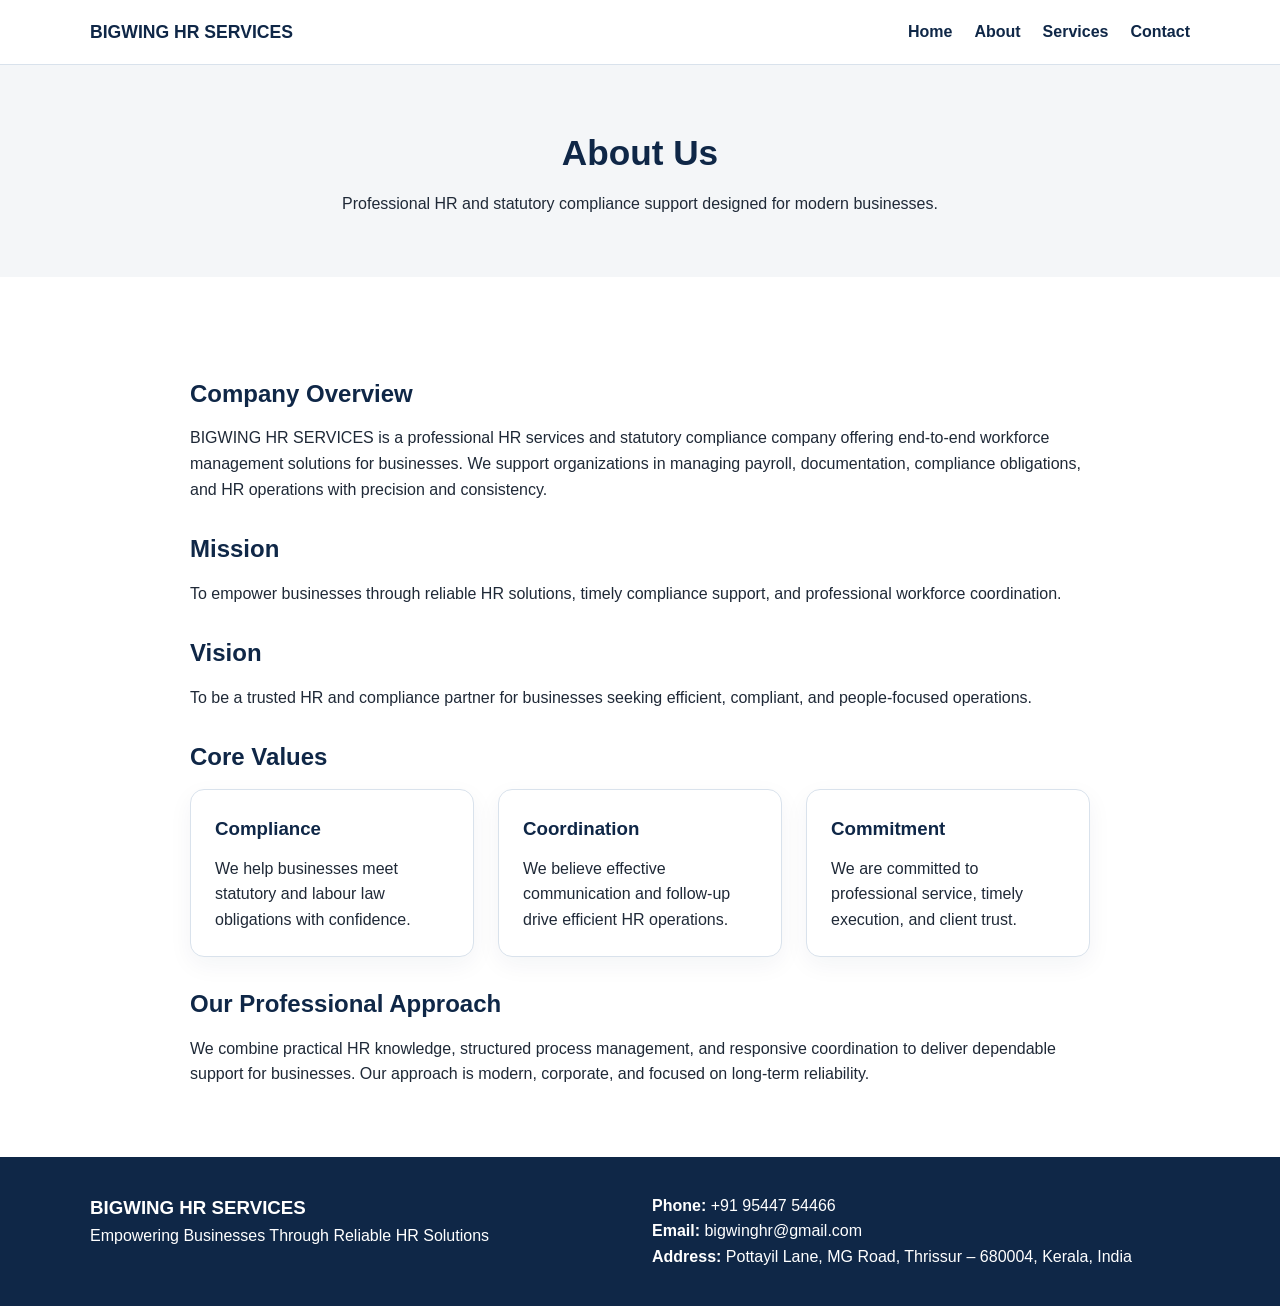
==== about.html @ 1fa4eeff "Add BIGWING HR website files - index, about, services, contact pages and stylesheet" ====
<!DOCTYPE html>
<html lang="en">
<head>
  <meta charset="UTF-8" />
  <meta name="viewport" content="width=device-width, initial-scale=1.0" />
  <title>BIGWING HR SERVICES | About Us</title>
  <meta name="description" content="Learn about BIGWING HR SERVICES, our mission, vision, values, and professional HR compliance approach." />
  <link rel="stylesheet" href="style.css" />
</head>
<body>
  <header class="site-header">
    <div class="container nav">
      <div class="logo">BIGWING HR SERVICES</div>
      <nav>
        <a href="index.html">Home</a>
        <a href="about.html">About</a>
        <a href="services.html">Services</a>
        <a href="contact.html">Contact</a>
      </nav>
    </div>
  </header>

  <section class="page-hero">
    <div class="container">
      <h1>About Us</h1>
      <p>Professional HR and statutory compliance support designed for modern businesses.</p>
    </div>
  </section>

  <section class="section">
    <div class="container narrow">
      <h2>Company Overview</h2>
      <p>
        BIGWING HR SERVICES is a professional HR services and statutory compliance company
        offering end-to-end workforce management solutions for businesses. We support organizations
        in managing payroll, documentation, compliance obligations, and HR operations with precision and consistency.
      </p>

      <h2>Mission</h2>
      <p>
        To empower businesses through reliable HR solutions, timely compliance support,
        and professional workforce coordination.
      </p>

      <h2>Vision</h2>
      <p>
        To be a trusted HR and compliance partner for businesses seeking efficient,
        compliant, and people-focused operations.
      </p>

      <h2>Core Values</h2>
      <div class="grid-3">
        <div class="card">
          <h3>Compliance</h3>
          <p>We help businesses meet statutory and labour law obligations with confidence.</p>
        </div>
        <div class="card">
          <h3>Coordination</h3>
          <p>We believe effective communication and follow-up drive efficient HR operations.</p>
        </div>
        <div class="card">
          <h3>Commitment</h3>
          <p>We are committed to professional service, timely execution, and client trust.</p>
        </div>
      </div>

      <h2>Our Professional Approach</h2>
      <p>
        We combine practical HR knowledge, structured process management, and responsive coordination
        to deliver dependable support for businesses. Our approach is modern, corporate, and focused on long-term reliability.
      </p>
    </div>
  </section>

  <footer class="site-footer">
    <div class="container footer-grid">
      <div>
        <h3>BIGWING HR SERVICES</h3>
        <p>Empowering Businesses Through Reliable HR Solutions</p>
      </div>
      <div>
        <p><strong>Phone:</strong> +91 95447 54466</p>
        <p><strong>Email:</strong> bigwinghr@gmail.com</p>
        <p><strong>Address:</strong> Pottayil Lane, MG Road, Thrissur – 680004, Kerala, India</p>
      </div>
    </div>
  </footer>
</body>
</html>
---- style.css ----
:root {
  --navy: #0f2747;
  --orange: #f57c00;
  --white: #ffffff;
  --light: #f4f6f8;
  --grey: #6b7280;
  --dark: #1f2937;
  --green: #1f9d55;
  --border: #d9e2ec;
}

* {
  margin: 0;
  padding: 0;
  box-sizing: border-box;
}

body {
  font-family: Arial, sans-serif;
  color: var(--dark);
  background: var(--white);
  line-height: 1.6;
}

a {
  color: var(--navy);
  text-decoration: none;
}

.container {
  width: min(1100px, 92%);
  margin: 0 auto;
}

.site-header {
  background: var(--white);
  border-bottom: 1px solid var(--border);
  position: sticky;
  top: 0;
  z-index: 10;
}

.nav {
  display: flex;
  justify-content: space-between;
  align-items: center;
  padding: 18px 0;
}

.logo {
  font-size: 1.1rem;
  font-weight: 700;
  color: var(--navy);
}

.nav nav {
  display: flex;
  gap: 22px;
}

.nav a {
  font-weight: 600;
}

.hero {
  background: linear-gradient(135deg, #0f2747 0%, #173a66 100%);
  color: white;
  padding: 80px 0;
}

.hero-grid {
  display: grid;
  grid-template-columns: 1.3fr 0.9fr;
  gap: 32px;
  align-items: center;
}

.eyebrow {
  color: #cbd5e1;
  font-size: 0.9rem;
  margin-bottom: 10px;
  text-transform: uppercase;
  letter-spacing: 1px;
}

.hero h1 {
  font-size: 2.7rem;
  line-height: 1.2;
  margin-bottom: 16px;
}

.hero-text {
  max-width: 600px;
  margin-bottom: 24px;
  color: #e5e7eb;
}

.hero-buttons {
  display: flex;
  gap: 14px;
  flex-wrap: wrap;
}

.hero-card {
  background: rgba(255,255,255,0.08);
  border: 1px solid rgba(255,255,255,0.18);
  padding: 28px;
  border-radius: 16px;
  backdrop-filter: blur(6px);
}

.hero-card h3 {
  margin-bottom: 12px;
}

.hero-card ul {
  margin-top: 14px;
  padding-left: 18px;
}

.page-hero {
  background: var(--light);
  padding: 60px 0;
  text-align: center;
}

.page-hero h1 {
  font-size: 2.2rem;
  color: var(--navy);
  margin-bottom: 10px;
}

.section {
  padding: 70px 0;
}

.alt-bg {
  background: var(--light);
}

.section-title {
  text-align: center;
  max-width: 750px;
  margin: 0 auto 36px;
}

.section-title h2 {
  font-size: 2rem;
  color: var(--navy);
  margin-bottom: 12px;
}

.grid-2,
.grid-3,
.grid-4,
.contact-grid {
  display: grid;
  gap: 24px;
}

.grid-2 {
  grid-template-columns: repeat(2, 1fr);
}

.grid-3 {
  grid-template-columns: repeat(3, 1fr);
}

.grid-4 {
  grid-template-columns: repeat(4, 1fr);
}

.contact-grid {
  grid-template-columns: 1fr 1fr;
}

.card,
.service-card {
  background: var(--white);
  border: 1px solid var(--border);
  border-radius: 14px;
  padding: 24px;
  box-shadow: 0 8px 24px rgba(15, 39, 71, 0.05);
}

.card h3,
.service-card h2 {
  color: var(--navy);
  margin-bottom: 12px;
}

.check-list,
.service-list {
  padding-left: 18px;
}

.btn {
  display: inline-block;
  padding: 12px 20px;
  border-radius: 10px;
  font-weight: 700;
  transition: 0.3s ease;
}

.btn-primary {
  background: var(--orange);
  color: white;
}

.btn-primary:hover {
  background: #d96c00;
}

.btn-secondary {
  background: white;
  color: var(--navy);
}

.btn-light {
  background: white;
  color: var(--navy);
}

.center {
  text-align: center;
}

.top-gap {
  margin-top: 28px;
}

.cta-section {
  background: linear-gradient(135deg, var(--green), #167c46);
  color: white;
}

.cta-box {
  text-align: center;
}

.cta-box h2 {
  margin-bottom: 14px;
  font-size: 2rem;
}

.site-footer {
  background: var(--navy);
  color: white;
  padding: 36px 0;
}

.footer-grid {
  display: grid;
  grid-template-columns: 1fr 1fr;
  gap: 24px;
}

form {
  display: grid;
  gap: 14px;
}

input,
textarea {
  width: 100%;
  padding: 12px 14px;
  border: 1px solid var(--border);
  border-radius: 10px;
  font-size: 1rem;
}

.form-note {
  margin-top: 12px;
  color: var(--grey);
  font-size: 0.95rem;
}

.map-box {
  background: white;
  border: 1px dashed var(--border);
  border-radius: 12px;
  padding: 60px 20px;
  text-align: center;
  color: var(--grey);
}

.narrow {
  max-width: 900px;
}

.narrow h2 {
  color: var(--navy);
  margin: 28px 0 12px;
}

@media (max-width: 900px) {
  .hero-grid,
  .grid-4,
  .grid-3,
  .grid-2,
  .contact-grid,
  .footer-grid {
    grid-template-columns: 1fr;
  }

  .nav {
    flex-direction: column;
    gap: 12px;
  }

  .nav nav {
    flex-wrap: wrap;
    justify-content: center;
  }

  .hero h1 {
    font-size: 2rem;
  }
}
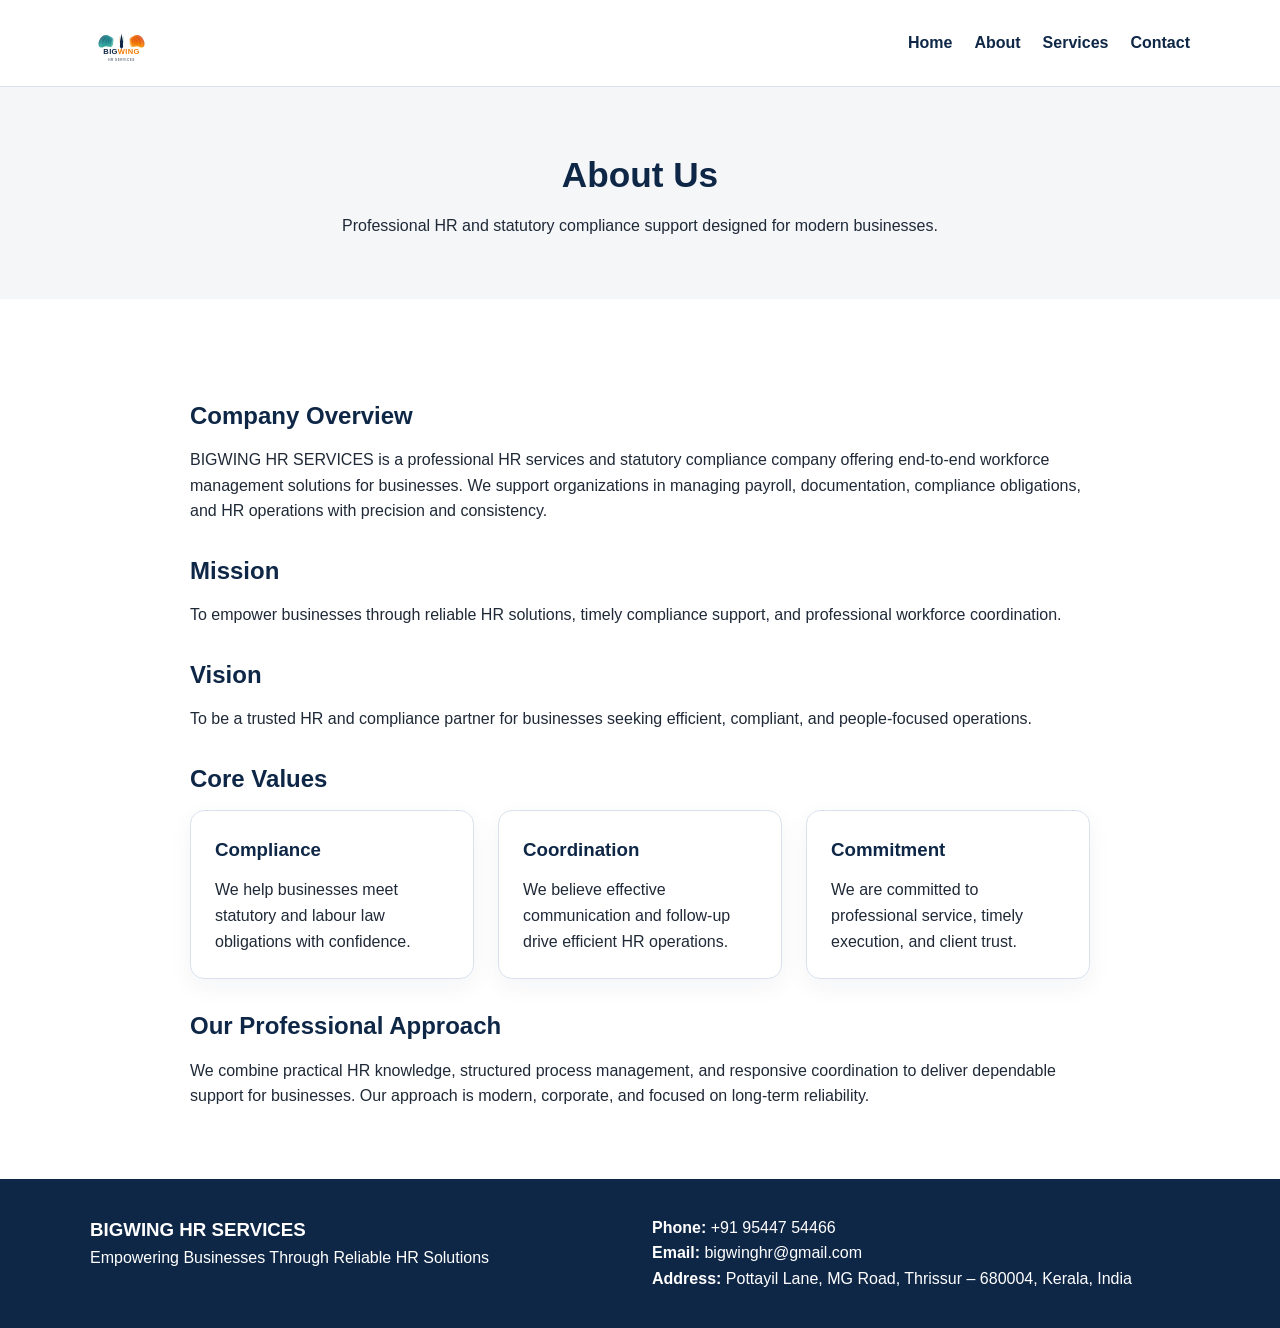
==== commit 1695b8e6: "Integrate logo image into all pages and update styling" ====
--- a/about.html
+++ b/about.html
@@ -10,7 +10,9 @@
 <body>
   <header class="site-header">
     <div class="container nav">
-      <div class="logo">BIGWING HR SERVICES</div>
+      <div class="logo-container">
+        <img src="logo.svg" alt="BIGWING HR Services" class="logo-img" />
+      </div>
       <nav>
         <a href="index.html">Home</a>
         <a href="about.html">About</a>
--- a/style.css
+++ b/style.css
@@ -47,6 +47,17 @@
   padding: 18px 0;
 }
 
+.logo-container {
+  display: flex;
+  align-items: center;
+}
+
+.logo-img {
+  height: 50px;
+  width: auto;
+  display: block;
+}
+
 .logo {
   font-size: 1.1rem;
   font-weight: 700;
@@ -316,4 +327,8 @@
   .hero h1 {
     font-size: 2rem;
   }
+
+  .logo-img {
+    height: 40px;
+  }
 }
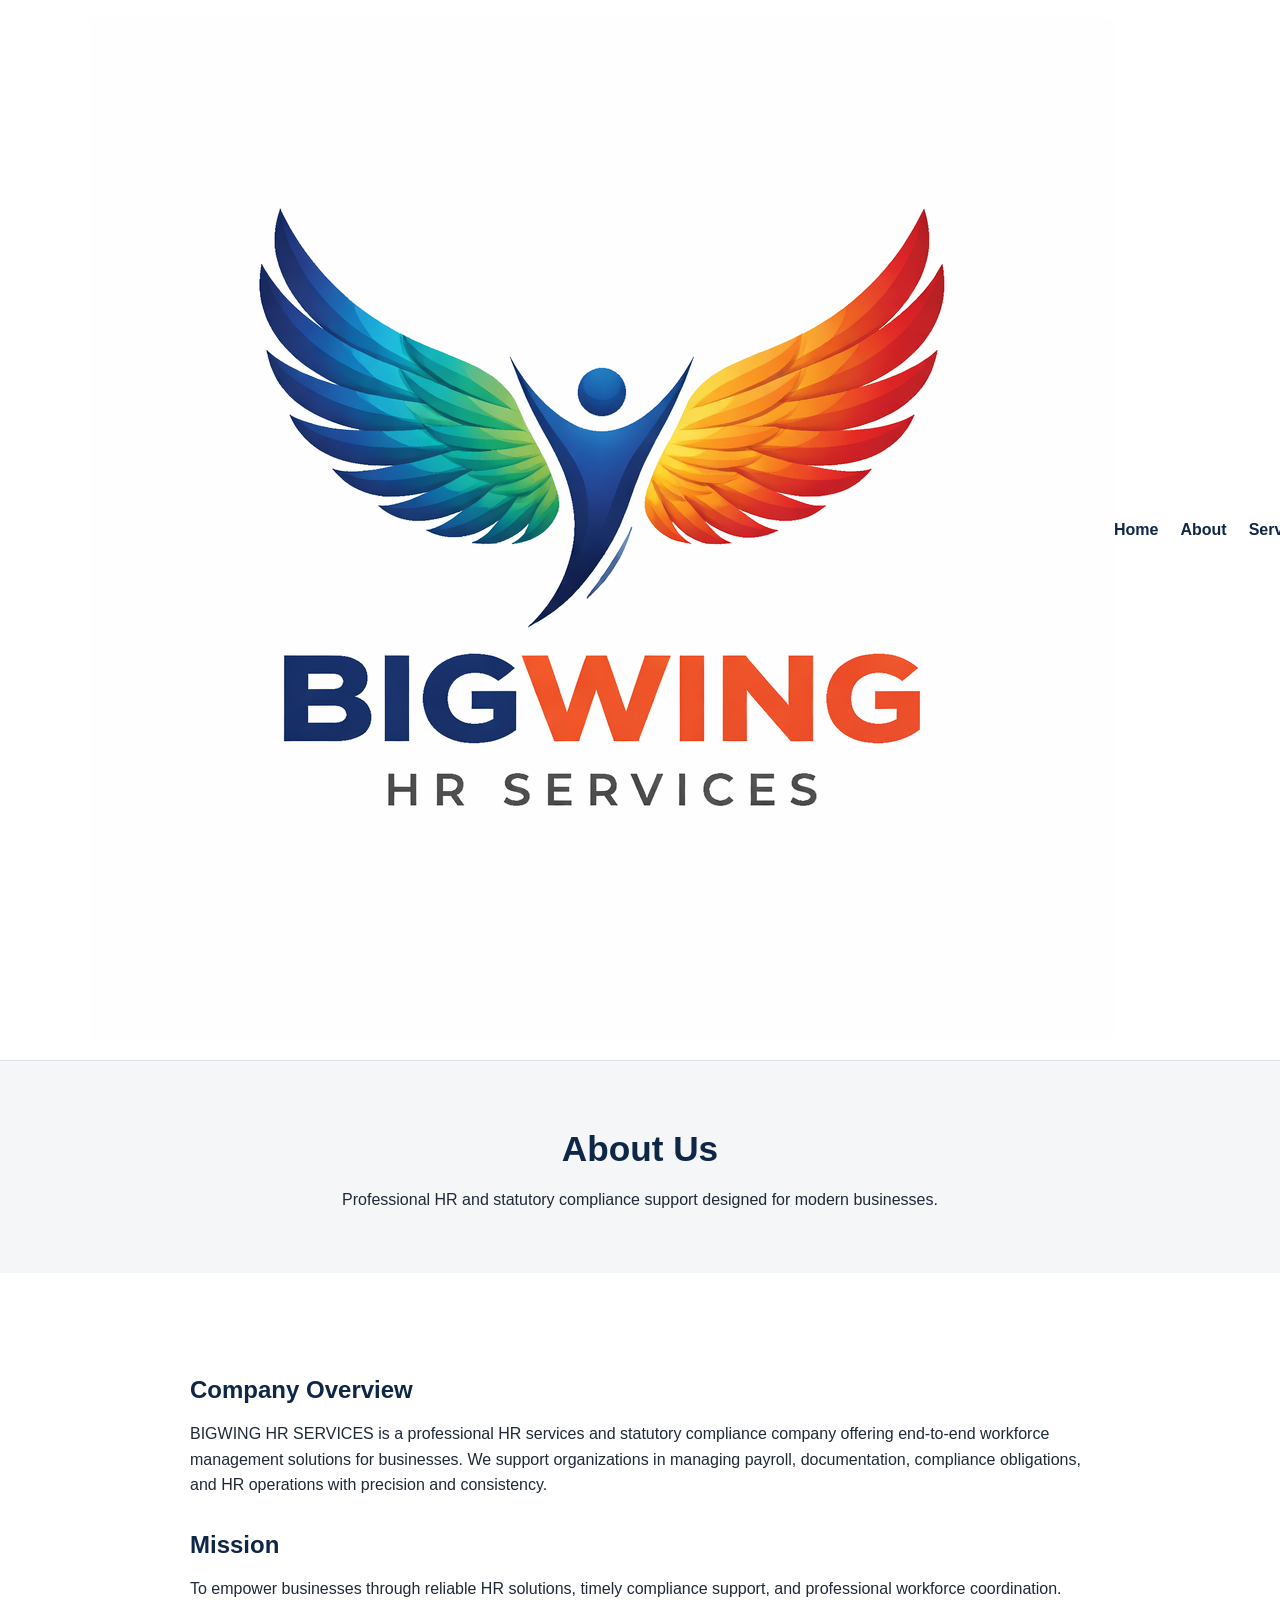
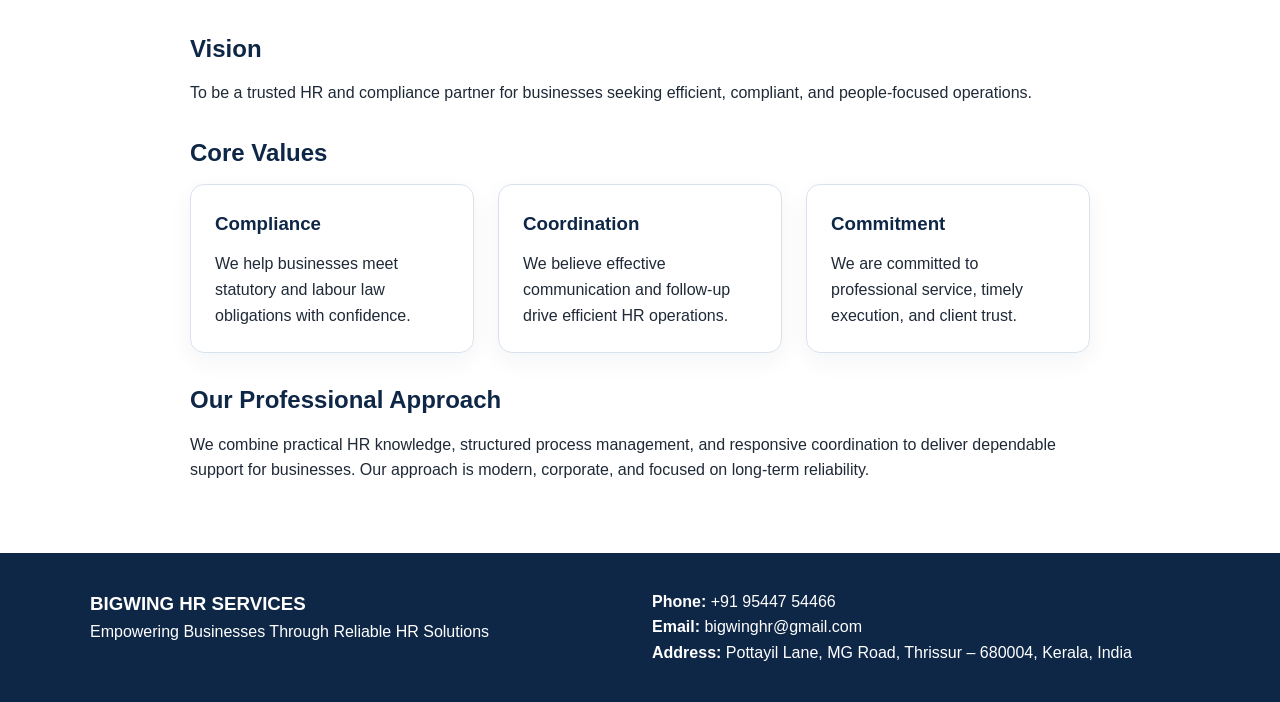
==== commit 44228362: "Update logo reference to use PNG from images folder" ====
--- a/about.html
+++ b/about.html
@@ -11,7 +11,7 @@
   <header class="site-header">
     <div class="container nav">
       <div class="logo-container">
-        <img src="logo.svg" alt="BIGWING HR Services" class="logo-img" />
+        <img src="images/logo.png" alt="BIGWING HR SERVICES Logo" class="logo">
       </div>
       <nav>
         <a href="index.html">Home</a>
@@ -88,4 +88,4 @@
     </div>
   </footer>
 </body>
-</html>+</html>
